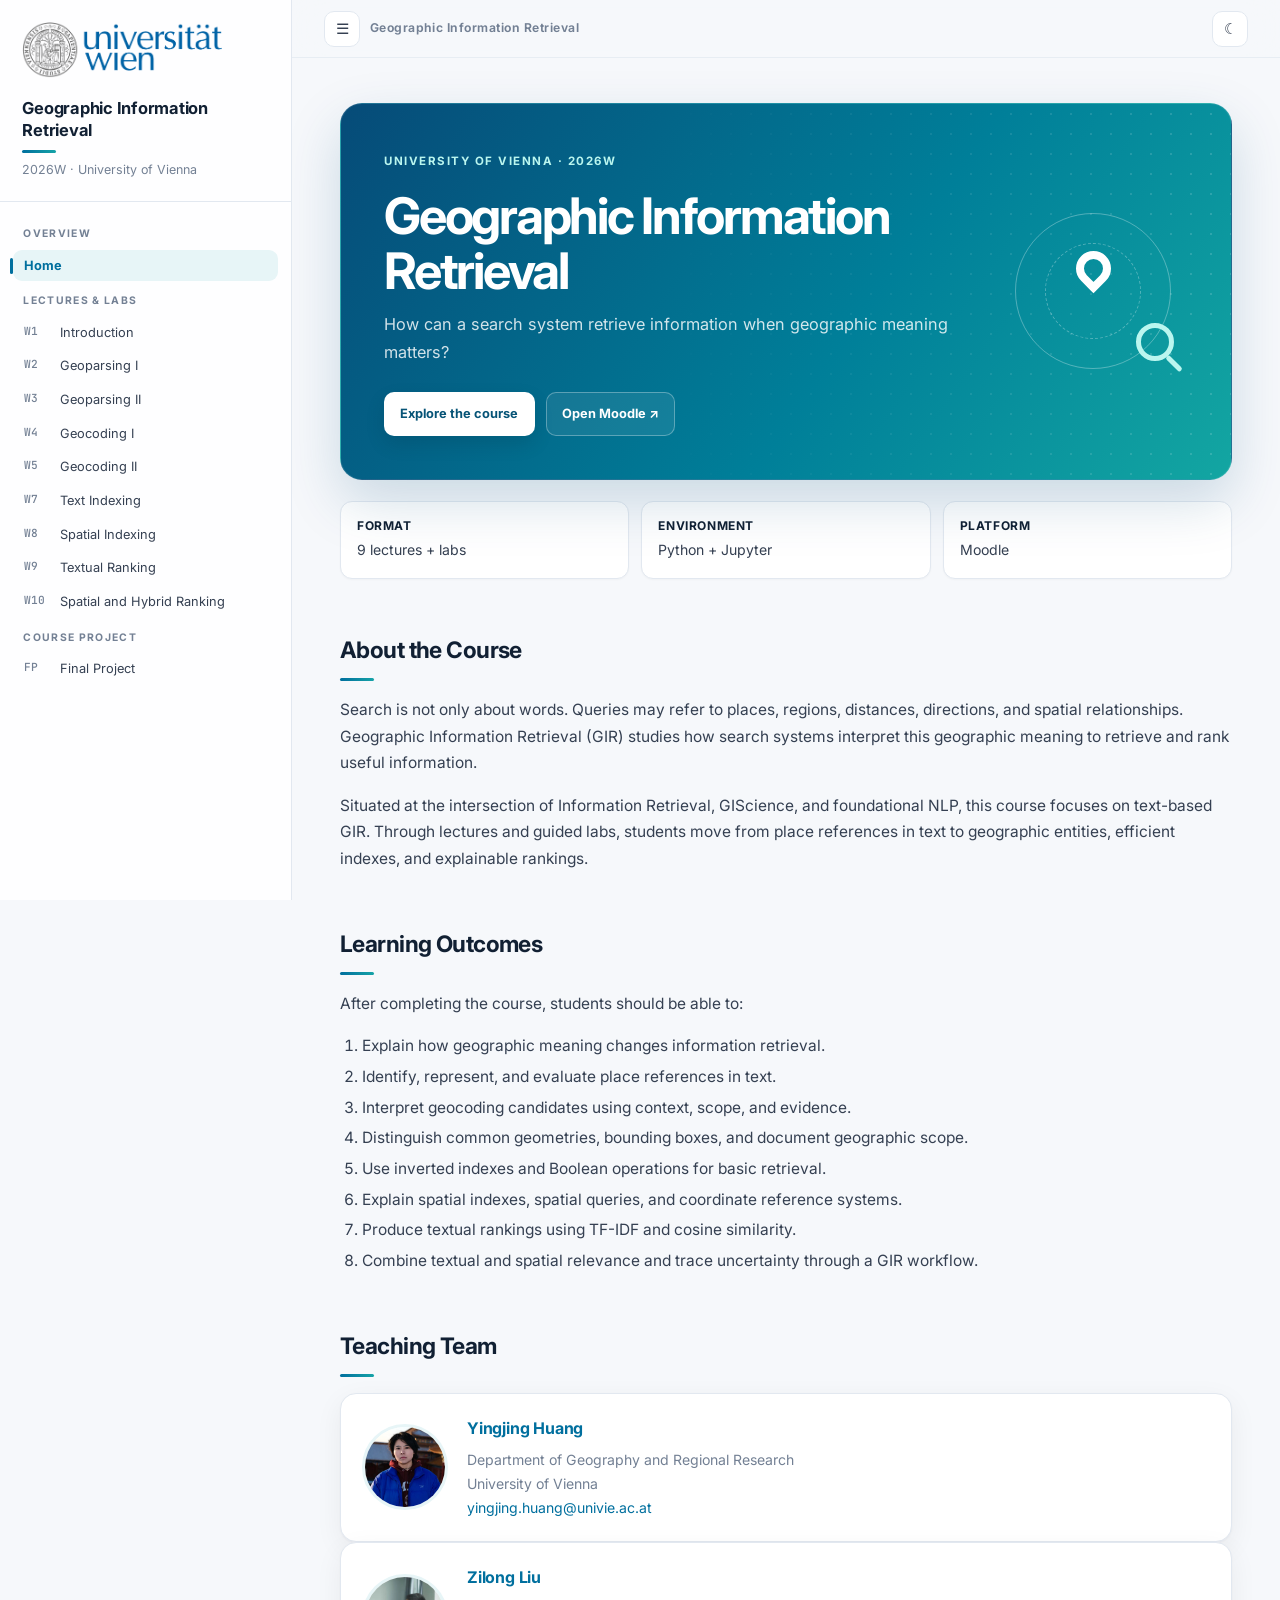
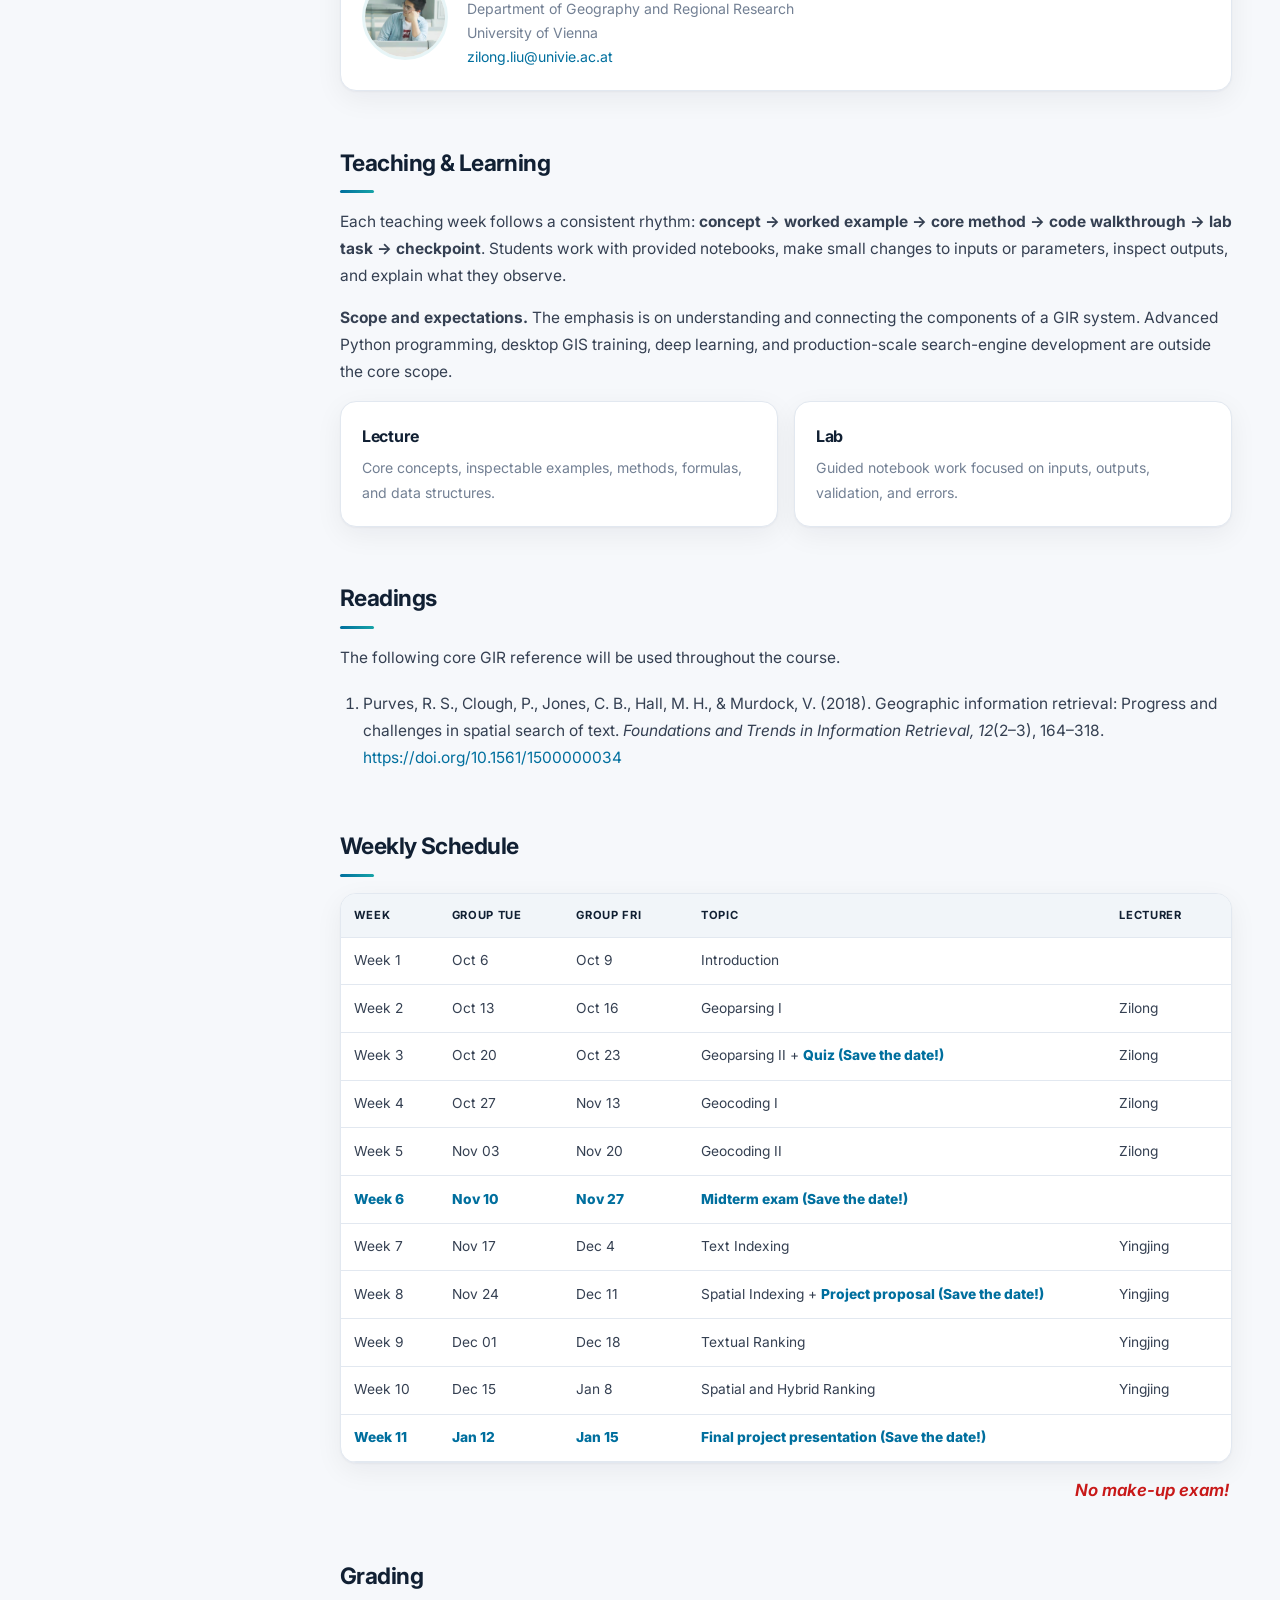
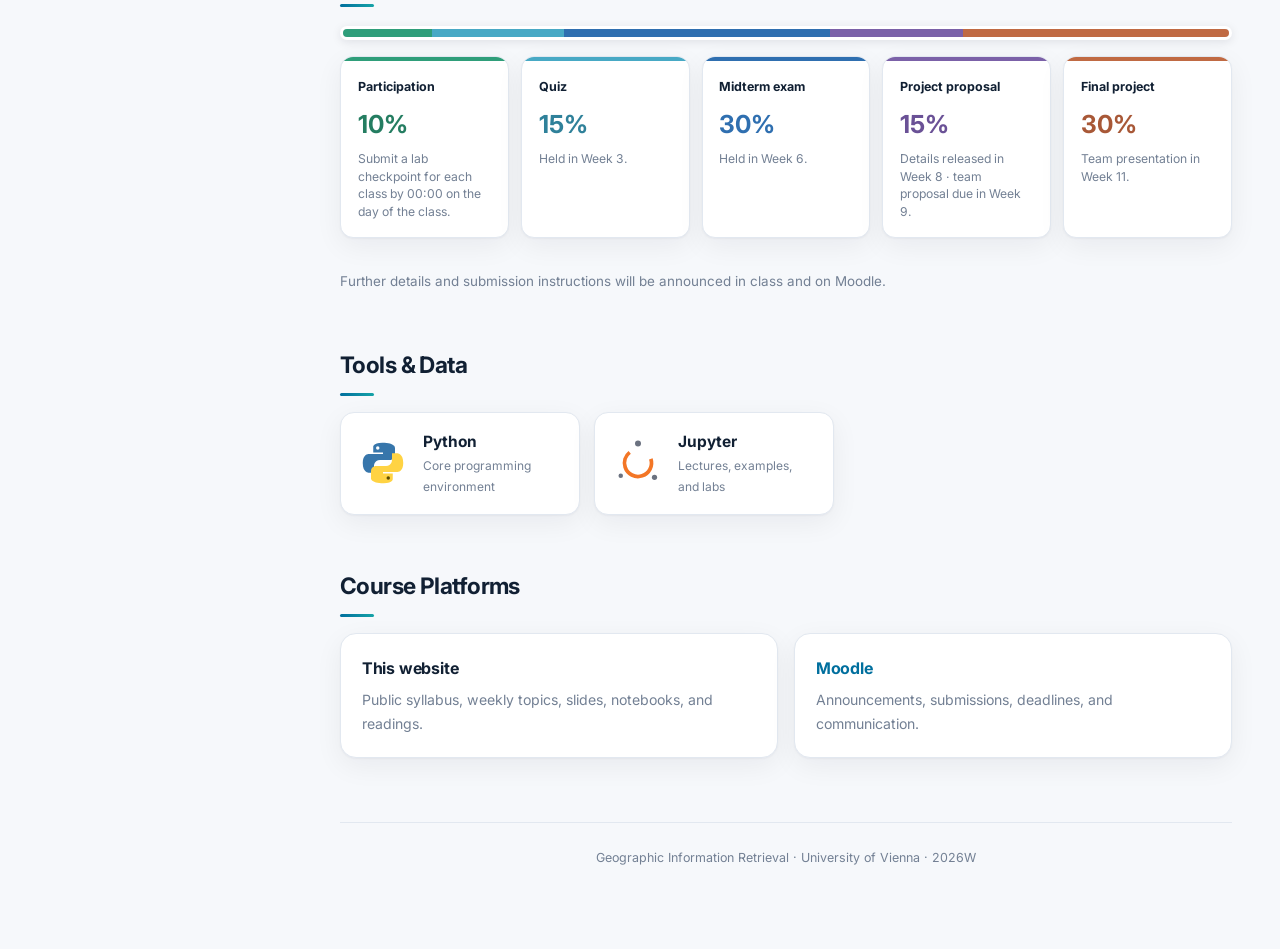
==== index.html @ 6e1f2bfd "Add course homepage and placeholder week pages" ====
<!doctype html><html lang="en"><head><meta charset="utf-8"><meta name="viewport" content="width=device-width,initial-scale=1"><meta name="description" content="Geographic Information Retrieval, University of Vienna, Winter Semester 2026"><title>Geographic Information Retrieval · 2026W</title><link rel="stylesheet" href="style.css"></head><body><main class="main"><div class="content">
<header class="hero hero-home"><div class="hero-copy"><span class="hero-eyebrow">University of Vienna · 2026W</span><h1>Geographic Information Retrieval</h1><p>How can a search system retrieve information when geographic meaning matters?</p><div class="hero-actions"><a class="button button-light" href="#schedule">Explore the course</a><a class="button button-ghost" href="https://moodle.univie.ac.at/" target="_blank" rel="noopener">Open Moodle ↗</a></div></div><div class="hero-visual" aria-hidden="true"><span class="orbit orbit-one"></span><span class="orbit orbit-two"></span><span class="map-pin"></span><span class="search-ring"></span></div></header>
<div class="quick-facts"><div class="fact"><strong>Format</strong><span>9 lectures + labs</span></div><div class="fact"><strong>Environment</strong><span>Python + Jupyter</span></div><div class="fact"><strong>Platform</strong><span>Moodle</span></div></div>
<h2>About the Course</h2><p>Search is not only about words. Queries may refer to places, regions, distances, directions, and spatial relationships. Geographic Information Retrieval (GIR) studies how search systems interpret this geographic meaning to retrieve and rank useful information.</p><p>Situated at the intersection of Information Retrieval, GIScience, and foundational NLP, this course focuses on text-based GIR. Through lectures and guided labs, students move from place references in text to geographic entities, efficient indexes, and explainable rankings.</p>
<h2>Learning Outcomes</h2><p>After completing the course, students should be able to:</p><ol><li>Explain how geographic meaning changes information retrieval.</li><li>Identify, represent, and evaluate place references in text.</li><li>Interpret geocoding candidates using context, scope, and evidence.</li><li>Distinguish common geometries, bounding boxes, and document geographic scope.</li><li>Use inverted indexes and Boolean operations for basic retrieval.</li><li>Explain spatial indexes, spatial queries, and coordinate reference systems.</li><li>Produce textual rankings using TF-IDF and cosine similarity.</li><li>Combine textual and spatial relevance and trace uncertainty through a GIR workflow.</li></ol>
<h2>Teaching Team</h2><div class="instructor-grid"><div class="instructor-card"><img src="img/Yingjing.jpg" alt="Yingjing Huang"><div><h3><a href="https://yingjinghuang.github.io/" target="_blank" rel="noopener">Yingjing Huang</a></h3><p>Department of Geography and Regional Research<br>University of Vienna<br><a href="mailto:yingjing.huang@univie.ac.at">yingjing.huang@univie.ac.at</a></p></div></div><div class="instructor-card"><img src="img/Zilong.jpg" alt="Zilong Liu"><div><h3><a href="https://zilongliu-geo.github.io/" target="_blank" rel="noopener">Zilong Liu</a></h3><p>Department of Geography and Regional Research<br>University of Vienna<br><a href="mailto:zilong.liu@univie.ac.at">zilong.liu@univie.ac.at</a></p></div></div></div>
<h2>Teaching &amp; Learning</h2><p>Each teaching week follows a consistent rhythm: <strong>concept → worked example → core method → code walkthrough → lab task → checkpoint</strong>. Students work with provided notebooks, make small changes to inputs or parameters, inspect outputs, and explain what they observe.</p><p><strong>Scope and expectations.</strong> The emphasis is on understanding and connecting the components of a GIR system. Advanced Python programming, desktop GIS training, deep learning, and production-scale search-engine development are outside the core scope.</p><div class="card-grid"><article class="card"><h3>Lecture</h3><p>Core concepts, inspectable examples, methods, formulas, and data structures.</p></article><article class="card"><h3>Lab</h3><p>Guided notebook work focused on inputs, outputs, validation, and errors.</p></article></div>
<h2>Readings</h2><p>The following core GIR reference will be used throughout the course.</p><ol class="reading-list"><li>Purves, R. S., Clough, P., Jones, C. B., Hall, M. H., &amp; Murdock, V. (2018). Geographic information retrieval: Progress and challenges in spatial search of text. <em>Foundations and Trends in Information Retrieval, 12</em>(2–3), 164–318. <a href="https://doi.org/10.1561/1500000034" target="_blank" rel="noopener">https://doi.org/10.1561/1500000034</a></li></ol><h2 id="schedule">Weekly Schedule</h2><div class="schedule-wrap"><table><thead><tr><th>Week</th><th>Group Tue</th><th>Group Fri</th><th>Topic</th><th>Lecturer</th></tr></thead><tbody id="scheduleBody"></tbody></table></div><p class="no-makeup">No make-up exam!</p>
<h2>Grading</h2><div class="grading-bar"><span class="bar-participation"></span><span class="bar-quiz"></span><span class="bar-midterm"></span><span class="bar-proposal"></span><span class="bar-final-project"></span></div><div class="assessment-grid"><article class="grade-card participation-card"><span class="grade-label">Participation</span><strong>10%</strong><p>Submit a lab checkpoint for each class by 00:00 on the day of the class.</p></article><article class="grade-card quiz-card"><span class="grade-label">Quiz</span><strong>15%</strong><p>Held in Week 3.</p></article><article class="grade-card midterm-card"><span class="grade-label">Midterm exam</span><strong>30%</strong><p>Held in Week 6.</p></article><article class="grade-card proposal-card"><span class="grade-label">Project proposal</span><strong>15%</strong><p>Details released in Week 8 · team proposal due in Week 9.</p></article><article class="grade-card final-project-card"><span class="grade-label">Final project</span><strong>30%</strong><p>Team presentation in Week 11.</p></article></div><p class="grading-note">Further details and submission instructions will be announced in class and on Moodle.</p>
<h2>Tools &amp; Data</h2><div class="tool-grid"><div class="tool-card"><svg class="tool-icon python-icon" viewBox="0 0 64 64"><path d="M31 5c-13 0-12 6-12 6v7h13v2H14S5 19 5 32s8 13 8 13h7v-9s0-8 8-8h13s7 0 7-7v-9s1-7-17-7Z"></path><circle cx="25" cy="12" r="2.3"></circle><path d="M33 59c13 0 12-6 12-6v-7H32v-2h18s9 1 9-12-8-13-8-13h-7v9s0 8-8 8H23s-7 0-7 7v9s-1 7 17 7Z"></path><circle cx="39" cy="52" r="2.3"></circle></svg><div><strong>Python</strong><span>Core programming environment</span></div></div><div class="tool-card"><svg class="tool-icon jupyter-icon" viewBox="0 0 64 64"><circle cx="32" cy="32" r="18"></circle><circle cx="32" cy="6" r="4"></circle><circle cx="9" cy="49" r="3"></circle><circle cx="54" cy="51" r="3.5"></circle></svg><div><strong>Jupyter</strong><span>Lectures, examples, and labs</span></div></div></div>
<h2>Course Platforms</h2><div class="card-grid"><article class="card"><h3>This website</h3><p>Public syllabus, weekly topics, slides, notebooks, and readings.</p></article><article class="card"><h3><a href="https://moodle.univie.ac.at/" target="_blank" rel="noopener">Moodle</a></h3><p>Announcements, submissions, deadlines, and communication.</p></article></div><footer class="footer"></footer></div></main><script src="script.js"></script></body></html>
---- style.css ----
@import url('https://fonts.googleapis.com/css2?family=Inter:wght@400;500;600;700&family=JetBrains+Mono:wght@400;500&display=swap');
*,*::before,*::after{box-sizing:border-box}:root{--bg:#f6f8fb;--surface:#fff;--panel:#f1f5f9;--text:#354052;--muted:#738094;--heading:#112033;--border:#e2e8f0;--accent:#006f9e;--accent2:#16a3a7;--soft:#e7f5f7;--sidebar:292px;--shadow:0 1px 2px rgba(15,23,42,.04),0 8px 28px rgba(15,23,42,.06);--radius:16px}
[data-theme="dark"]{--bg:#09111f;--surface:#0f1b2d;--panel:#121f33;--text:#cbd5e1;--muted:#94a3b8;--heading:#f8fafc;--border:#263449;--accent:#67b7e3;--accent2:#45d2dd;--soft:#12314a;--shadow:0 1px 3px rgba(0,0,0,.35)}
html{scroll-behavior:smooth}body{margin:0;min-height:100vh;background:var(--bg);color:var(--text);font:15.5px/1.72 Inter,system-ui,sans-serif;-webkit-font-smoothing:antialiased}a{color:var(--accent);text-decoration:none}a:hover{text-decoration:underline}p{margin:0 0 1rem}ul,ol{padding-left:1.35rem}li{margin:.25rem 0}code{padding:.15rem .4rem;border-radius:5px;background:var(--panel);font-family:'JetBrains Mono',monospace;font-size:.86em}
.sidebar{position:fixed;inset:0 auto 0 0;z-index:20;width:var(--sidebar);overflow-y:auto;padding:1.4rem 0;background:color-mix(in srgb,var(--surface) 94%,var(--soft));border-right:1px solid var(--border);transition:transform .25s ease}.sidebar-header{padding:0 1.4rem 1.3rem;border-bottom:1px solid var(--border)}.sidebar-logo{display:block;max-width:200px;max-height:60px;object-fit:contain;margin-bottom:1.15rem}.eyebrow{color:var(--accent);font-size:.68rem;font-weight:700;letter-spacing:.12em;text-transform:uppercase}.sidebar h2{margin:.35rem 0;color:var(--heading);font-size:1.03rem;line-height:1.35;letter-spacing:-.015em}.semester{color:var(--muted);font-size:.78rem}nav{padding:.9rem .8rem}.nav-title{padding:.55rem .65rem .3rem;color:var(--muted);font-size:.65rem;font-weight:700;letter-spacing:.13em;text-transform:uppercase}.nav-home,.week-nav a{position:relative;display:flex;gap:.55rem;margin:2px 0;padding:.43rem .72rem;border-radius:9px;color:var(--text);font-size:.8rem;line-height:1.4;transition:.18s}.week-nav a span{min-width:1.7rem;color:var(--muted);font:500 .7rem 'JetBrains Mono',monospace}.nav-home:hover,.week-nav a:hover{background:var(--panel);text-decoration:none;transform:translateX(2px)}.nav-home.active,.week-nav a.active{background:var(--soft);color:var(--accent);font-weight:700}.nav-home.active::before,.week-nav a.active::before{position:absolute;left:-3px;top:25%;width:3px;height:50%;border-radius:2px;background:var(--accent);content:''}
.main{min-width:0;margin-left:var(--sidebar)}.topbar{position:sticky;top:0;z-index:10;display:flex;align-items:center;justify-content:flex-end;gap:.6rem;height:58px;padding:.55rem 2rem;border-bottom:1px solid color-mix(in srgb,var(--border) 75%,transparent);background:color-mix(in srgb,var(--bg) 82%,transparent);backdrop-filter:blur(16px)}.topbar-label{margin-right:auto;color:var(--muted);font-size:.76rem;font-weight:650;letter-spacing:.04em}.icon-btn{display:grid;min-width:36px;height:36px;place-items:center;padding:0 .65rem;border:1px solid var(--border);border-radius:10px;background:var(--surface);color:var(--text);cursor:pointer;font-size:.95rem;transition:.18s}.icon-btn:hover{transform:translateY(-1px);border-color:var(--accent)}.menu-toggle{display:none}.content{max-width:1000px;margin:0 auto;padding:2.8rem 3rem 5rem}
.hero{position:relative;overflow:hidden;padding:2.7rem;margin-bottom:1.3rem;border:1px solid rgba(255,255,255,.12);border-radius:22px;background:linear-gradient(125deg,#064b78 0%,#007f99 58%,#13a6a2 100%);box-shadow:0 22px 55px rgba(0,79,120,.18);color:#fff}.hero::after{position:absolute;inset:0;background-image:radial-gradient(rgba(255,255,255,.15) 1px,transparent 1px);background-size:20px 20px;mask-image:linear-gradient(to left,#000,transparent 65%);content:'';pointer-events:none}.hero-copy{position:relative;z-index:2;width:min(640px,73%)}.hero-eyebrow,.hero .eyebrow{display:inline-block;margin-bottom:1.1rem;color:#baf6ef;font-size:.72rem;font-weight:700;letter-spacing:.13em;text-transform:uppercase}.hero h1{position:relative;z-index:2;margin:0 0 .75rem;color:#fff;font-size:clamp(2rem,4.2vw,3.15rem);line-height:1.08;letter-spacing:-.045em}.hero p{position:relative;z-index:2;max-width:650px;margin:0;color:rgba(255,255,255,.82);font-size:1.02rem}.hero-actions{display:flex;flex-wrap:wrap;gap:.7rem;margin-top:1.6rem}.button{display:inline-flex;padding:.62rem .95rem;border:1px solid transparent;border-radius:10px;font-size:.8rem;font-weight:700;transition:.18s}.button:hover{transform:translateY(-1px);text-decoration:none}.button-light{background:#fff;color:#075477;box-shadow:0 8px 20px rgba(0,0,0,.1)}.button-ghost{border-color:rgba(255,255,255,.3);color:#fff;background:rgba(255,255,255,.08)}
.hero-visual{position:absolute;z-index:1;right:3rem;top:50%;width:180px;height:180px;transform:translateY(-50%)}.data-layer{position:absolute;width:90px;height:56px;border:2px solid rgba(255,255,255,.65);border-radius:12px;transform:skewY(-12deg) rotate(-2deg)}.layer-one{left:38px;top:22px;background:rgba(255,255,255,.08)}.layer-two{left:28px;top:60px;background:rgba(186,246,239,.12)}.layer-three{left:18px;top:98px;background:rgba(255,255,255,.08)}.data-node{position:absolute;width:10px;height:10px;border:3px solid #baf6ef;border-radius:50%;background:#087f93}.node-one{left:58px;top:46px}.node-two{right:39px;top:82px}.node-three{left:43px;bottom:23px}
h2{margin:3.2rem 0 1rem;padding:0;color:var(--heading);font-size:1.42rem;letter-spacing:-.025em}h2::after{display:block;width:34px;height:3px;margin-top:.55rem;border-radius:3px;background:linear-gradient(90deg,var(--accent),var(--accent2));content:''}h3{margin:0 0 .35rem;color:var(--heading);font-size:1rem;letter-spacing:-.012em}.quick-facts{display:grid;grid-template-columns:repeat(3,1fr);gap:.75rem;margin:1rem 0 2rem}.fact{padding:.9rem 1rem;border:1px solid var(--border);border-radius:12px;background:var(--surface);box-shadow:0 1px 2px rgba(15,23,42,.03)}.fact strong{display:block;color:var(--heading);font-size:.75rem;letter-spacing:.05em;text-transform:uppercase}.fact span{font-size:.88rem}
.card-grid{display:grid;grid-template-columns:repeat(2,minmax(0,1fr));gap:1rem;margin:1rem 0}.card,.instructor-card,.meta-card,.callout{padding:1.3rem;border:1px solid var(--border);border-radius:var(--radius);background:var(--surface);box-shadow:var(--shadow)}.card{transition:.2s}.card:hover{transform:translateY(-2px);border-color:color-mix(in srgb,var(--accent) 35%,var(--border));box-shadow:0 14px 34px rgba(15,23,42,.09)}.card p,.instructor-card p{margin:0;color:var(--muted);font-size:.88rem}.instructor-card{display:flex;align-items:center;gap:1.2rem}.instructor-card img{width:86px;height:86px;border-radius:50%;object-fit:cover;border:3px solid var(--soft)}
.schedule-wrap{overflow-x:auto;border:1px solid var(--border);border-radius:var(--radius);background:var(--surface);box-shadow:var(--shadow)}table{width:100%;border-collapse:collapse;font-size:.86rem}th,td{padding:.72rem .8rem;border-bottom:1px solid var(--border);text-align:left;vertical-align:top}th{background:var(--panel);color:var(--heading);font-size:.7rem;letter-spacing:.06em;text-transform:uppercase}tbody tr:not(.phase){transition:background .16s}tbody tr:not(.phase):hover{background:color-mix(in srgb,var(--soft) 40%,var(--surface))}.phase td{background:var(--soft);color:var(--accent);font-size:.73rem;font-weight:700;letter-spacing:.06em;text-transform:uppercase}.tag{display:inline-block;padding:.18rem .55rem;border-radius:999px;background:var(--soft);color:var(--accent);font-size:.7rem;font-weight:700}.exam-phase td{border-bottom:1px solid #d7d4ee;background:#f0eff9;color:#55518a}.exam-row{background:color-mix(in srgb,#f7f6fc 90%,var(--surface));box-shadow:inset 0 1px 0 #ebe9f7,inset 0 -1px 0 #ebe9f7}.exam-row td:first-child{border-left:5px solid #6b68a6;color:#55518a;font-weight:800}.exam-row td{padding-top:.9rem;padding-bottom:.9rem;border-bottom-color:#dddaf0}.exam-row a strong{color:#504d83;font-size:.92rem}.tag-exam{border:1px solid #ccc8e8;background:#e7e5f5;color:#504d83;letter-spacing:.06em;text-transform:uppercase}
.grading-bar{display:flex;height:14px;margin:1.2rem 0 1rem;overflow:hidden;border:3px solid var(--surface);border-radius:999px;background:var(--panel);box-shadow:0 2px 10px rgba(15,23,42,.1)}.grading-bar span{height:100%}.bar-participation{width:10%;background:#2f9e7a}.bar-quiz{width:15%;background:#48a9c5}.bar-midterm{width:30%;background:#2f6fb0}.bar-proposal{width:15%;background:#7b61a8}.bar-final-project{width:30%;background:#c06a43}.assessment-grid{display:grid;grid-template-columns:repeat(5,1fr);gap:.75rem;margin-bottom:2rem}.grade-card{position:relative;overflow:hidden;min-height:132px;padding:1.05rem;border:1px solid var(--border);border-radius:13px;background:var(--surface);box-shadow:var(--shadow)}.grade-card::before{position:absolute;inset:0 0 auto;height:4px;content:''}.grade-label{display:block;margin:.15rem 0 .35rem;color:var(--heading);font-size:.78rem;font-weight:700}.grade-card strong{display:block;margin-bottom:.25rem;font-size:1.55rem}.grade-card p{margin:0;color:var(--muted);font-size:.76rem;line-height:1.45}.participation-card::before{background:#2f9e7a}.participation-card strong{color:#247d61}.quiz-card::before{background:#48a9c5}.quiz-card strong{color:#2f819a}.midterm-card::before{background:#2f6fb0}.midterm-card strong{color:#2f6fb0}.proposal-card::before{background:#7b61a8}.proposal-card strong{color:#6a5196}.final-project-card::before{background:#c06a43}.final-project-card strong{color:#a85837}.grading-note,.muted{color:var(--muted);font-size:.84rem}
.tool-grid{display:grid;grid-template-columns:repeat(2,minmax(0,240px));gap:.9rem;margin:1rem 0}.tool-card{display:flex;align-items:center;gap:1rem;padding:1.05rem 1.15rem;border:1px solid var(--border);border-radius:14px;background:var(--surface);box-shadow:var(--shadow)}.tool-icon{flex:0 0 48px;width:48px;height:48px}.python-icon path:first-of-type{fill:#3776ab}.python-icon path:last-of-type{fill:#ffd343}.python-icon circle:first-of-type{fill:#fff}.python-icon circle:last-of-type{fill:#5b4b00}.jupyter-icon circle:first-of-type{fill:none;stroke:#f37626;stroke-width:5;stroke-dasharray:78 35;transform:rotate(-18deg);transform-origin:center}.jupyter-icon circle:not(:first-of-type){fill:#6b7280}.tool-card div{display:grid}.tool-card strong{color:var(--heading)}.tool-card span{color:var(--muted);font-size:.75rem}
.core-question{padding:1rem 1.2rem;margin:1rem 0 2rem;border:1px solid color-mix(in srgb,var(--accent) 20%,var(--border));border-left:4px solid var(--accent);border-radius:0 var(--radius) var(--radius) 0;background:color-mix(in srgb,var(--soft) 70%,var(--surface))}.meta-grid{display:grid;grid-template-columns:repeat(3,1fr);gap:1rem;margin:1rem 0}.meta-card strong{display:block;color:var(--muted);font-size:.72rem;letter-spacing:.05em;text-transform:uppercase}.callout{margin:1rem 0}.resource{display:inline-block;margin:.2rem .3rem .2rem 0;padding:.5rem .75rem;border:1px dashed var(--border);border-radius:8px;color:var(--muted);font-size:.82rem}.footer{margin-top:4rem;padding-top:1.5rem;border-top:1px solid var(--border);color:var(--muted);text-align:center;font-size:.78rem}.backdrop{display:none}
[data-theme="dark"] .exam-phase td{border-color:#46446c;background:#25243d;color:#b9b5e5}[data-theme="dark"] .exam-row{background:color-mix(in srgb,#211f37 80%,var(--surface));box-shadow:inset 0 1px 0 #3b395c,inset 0 -1px 0 #3b395c}[data-theme="dark"] .exam-row td{border-bottom-color:#454269}[data-theme="dark"] .exam-row a strong,[data-theme="dark"] .exam-row td:first-child{color:#c0bce8}[data-theme="dark"] .tag-exam{border-color:#55517e;background:#32304e;color:#cbc7ef}
@media(max-width:800px){.sidebar{transform:translateX(-100%)}.sidebar.open{transform:none}.main{margin-left:0}.menu-toggle{display:grid;margin-right:auto}.topbar-label{display:none}.content{padding:1.4rem 1rem 3rem}.hero{padding:1.8rem;border-radius:16px}.hero-copy{width:100%}.hero-visual{display:none}.quick-facts,.assessment-grid{grid-template-columns:repeat(2,1fr)}.card-grid,.meta-grid{grid-template-columns:1fr}.tool-grid{grid-template-columns:repeat(2,1fr)}.backdrop.show{display:block;position:fixed;inset:0;z-index:15;background:rgba(0,0,0,.5)}}
@media(max-width:430px){.quick-facts,.assessment-grid,.tool-grid{grid-template-columns:1fr}}
/* GIR shell compatibility */
nav .nav-section a{position:relative;display:block;margin:2px 0;padding:.43rem .72rem;border-radius:9px;color:var(--text);font-size:.8rem;line-height:1.4;transition:.18s}nav .nav-section a:hover{background:var(--panel);text-decoration:none;transform:translateX(2px)}nav .nav-section a.active{background:var(--soft);color:var(--accent);font-weight:700}nav .nav-section a.active::before{position:absolute;left:-3px;top:25%;width:3px;height:50%;border-radius:2px;background:var(--accent);content:''}.nav-section-title{padding:.55rem .65rem .3rem;color:var(--muted);font-size:.65rem;font-weight:700;letter-spacing:.13em;text-transform:uppercase}.course-id{color:var(--accent);font-size:.68rem;font-weight:700;letter-spacing:.12em;text-transform:uppercase}.icon-button{display:grid;min-width:36px;height:36px;place-items:center;padding:0 .65rem;border:1px solid var(--border);border-radius:10px;background:var(--surface);color:var(--text);cursor:pointer;font-size:.95rem}.orbit{position:absolute;border:1px solid rgba(255,255,255,.3);border-radius:50%}.orbit-one{inset:12px}.orbit-two{inset:42px;border-style:dashed}.map-pin{position:absolute;left:73px;top:50px;width:35px;height:35px;border:8px solid #fff;border-radius:50% 50% 50% 0;transform:rotate(-45deg)}.map-pin::after{position:absolute;left:6px;top:6px;width:7px;height:7px;border-radius:50%;background:#0b8e9d;content:''}.search-ring{position:absolute;right:9px;bottom:20px;width:38px;height:38px;border:5px solid #baf6ef;border-radius:50%}.search-ring::after{position:absolute;right:-15px;bottom:-10px;width:20px;height:5px;border-radius:4px;background:#baf6ef;transform:rotate(45deg);content:''}.reading-list{display:grid;gap:.9rem;margin:1rem 0;padding-left:1.45rem}.reading-access{display:inline-block;margin-left:.35rem;padding:.12rem .45rem;border-radius:6px;background:var(--soft);font-size:.72rem;font-weight:650;white-space:nowrap}

/* Weekly schedule: two teaching groups */
.schedule-wrap table{min-width:760px}.schedule-wrap th:nth-child(1){width:11%}.schedule-wrap th:nth-child(2),.schedule-wrap th:nth-child(3){width:14%}.schedule-wrap th:nth-child(4){width:47%}.schedule-wrap th:nth-child(5){width:14%}.schedule-wrap td{vertical-align:middle}.schedule-wrap td a{color:var(--text);text-decoration:none}.schedule-wrap td a:hover{color:var(--accent)}.schedule-accent{color:var(--accent);font-weight:800}.schedule-highlight td{color:var(--accent);font-weight:800}.schedule-highlight td a{color:var(--accent);font-weight:800}.no-makeup{margin:.8rem .2rem 0;text-align:right;color:#c81919;font-size:1.05rem;font-style:italic;font-weight:650}
[data-theme="dark"] .schedule-highlight td,[data-theme="dark"] .schedule-highlight td a,[data-theme="dark"] .schedule-accent{color:#67b7e3}

/* Sidebar final-project navigation */
.nav-project-title{margin-top:.65rem}.nav-project{display:grid;grid-template-columns:auto 1fr;grid-template-rows:auto auto;column-gap:.7rem;align-items:center;margin:.25rem 0;padding:.8rem .75rem;border:1px solid color-mix(in srgb,var(--accent) 18%,var(--border));border-radius:12px;background:linear-gradient(135deg,color-mix(in srgb,var(--soft) 85%,var(--surface)),var(--surface));color:var(--heading);box-shadow:0 4px 14px rgba(15,23,42,.04);transition:.18s}.nav-project:hover{transform:translateY(-1px);border-color:color-mix(in srgb,var(--accent) 45%,var(--border));text-decoration:none;box-shadow:0 8px 20px rgba(15,23,42,.07)}.nav-project.active{border-color:var(--accent);background:var(--soft)}.nav-project-kicker{grid-row:1 / 3;display:grid;width:38px;height:38px;place-items:center;border-radius:10px;background:var(--accent);color:#fff;font:700 .72rem 'JetBrains Mono',monospace}.nav-project strong{font-size:.88rem}.nav-project small{color:var(--muted);font-size:.68rem;line-height:1.2}
.final-project-timeline{display:grid;grid-template-columns:repeat(3,1fr);gap:.9rem;margin:1rem 0}.timeline-card{padding:1.1rem;border:1px solid var(--border);border-radius:14px;background:var(--surface);box-shadow:var(--shadow)}.timeline-card span{display:block;margin-bottom:.25rem;color:var(--accent);font-size:.72rem;font-weight:800;letter-spacing:.06em;text-transform:uppercase}.timeline-card strong{display:block;margin-bottom:.35rem;color:var(--heading)}.timeline-card p{margin:0;color:var(--muted);font-size:.82rem}
@media(max-width:800px){.final-project-timeline{grid-template-columns:1fr}}
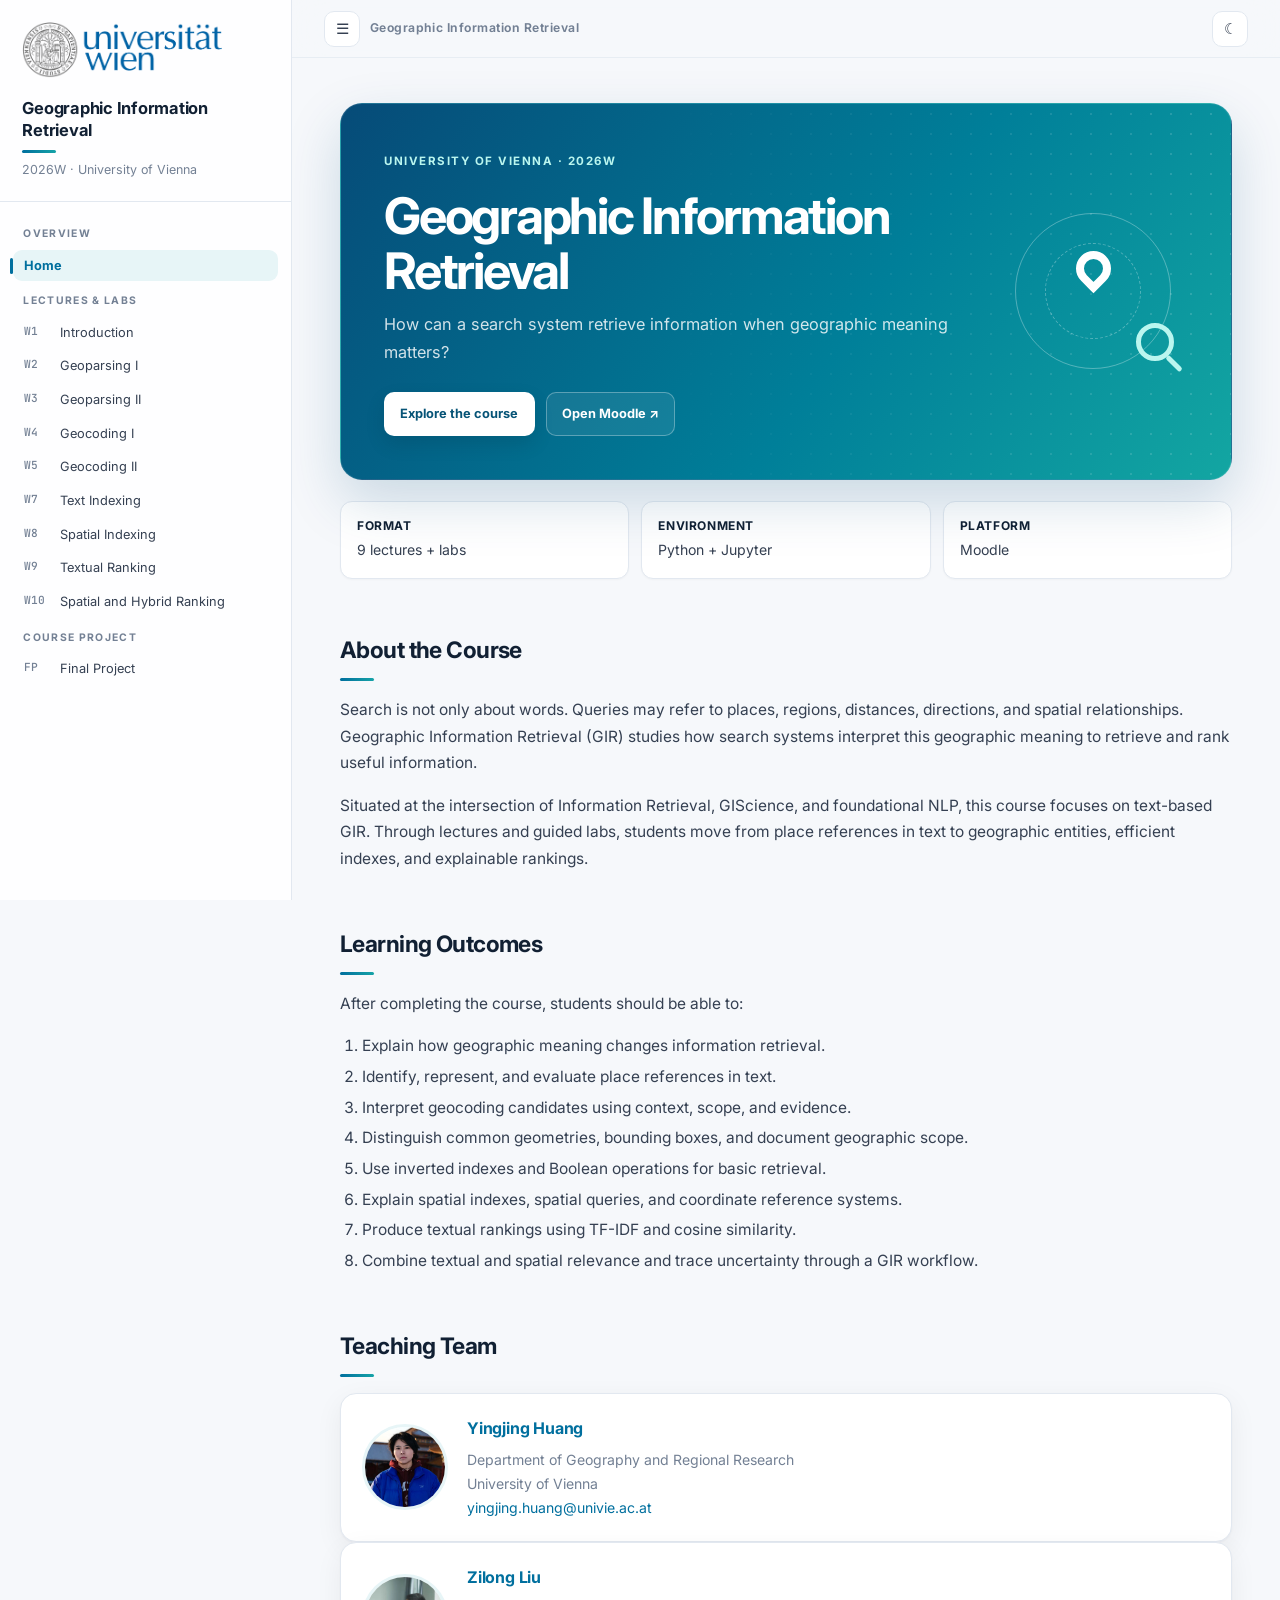
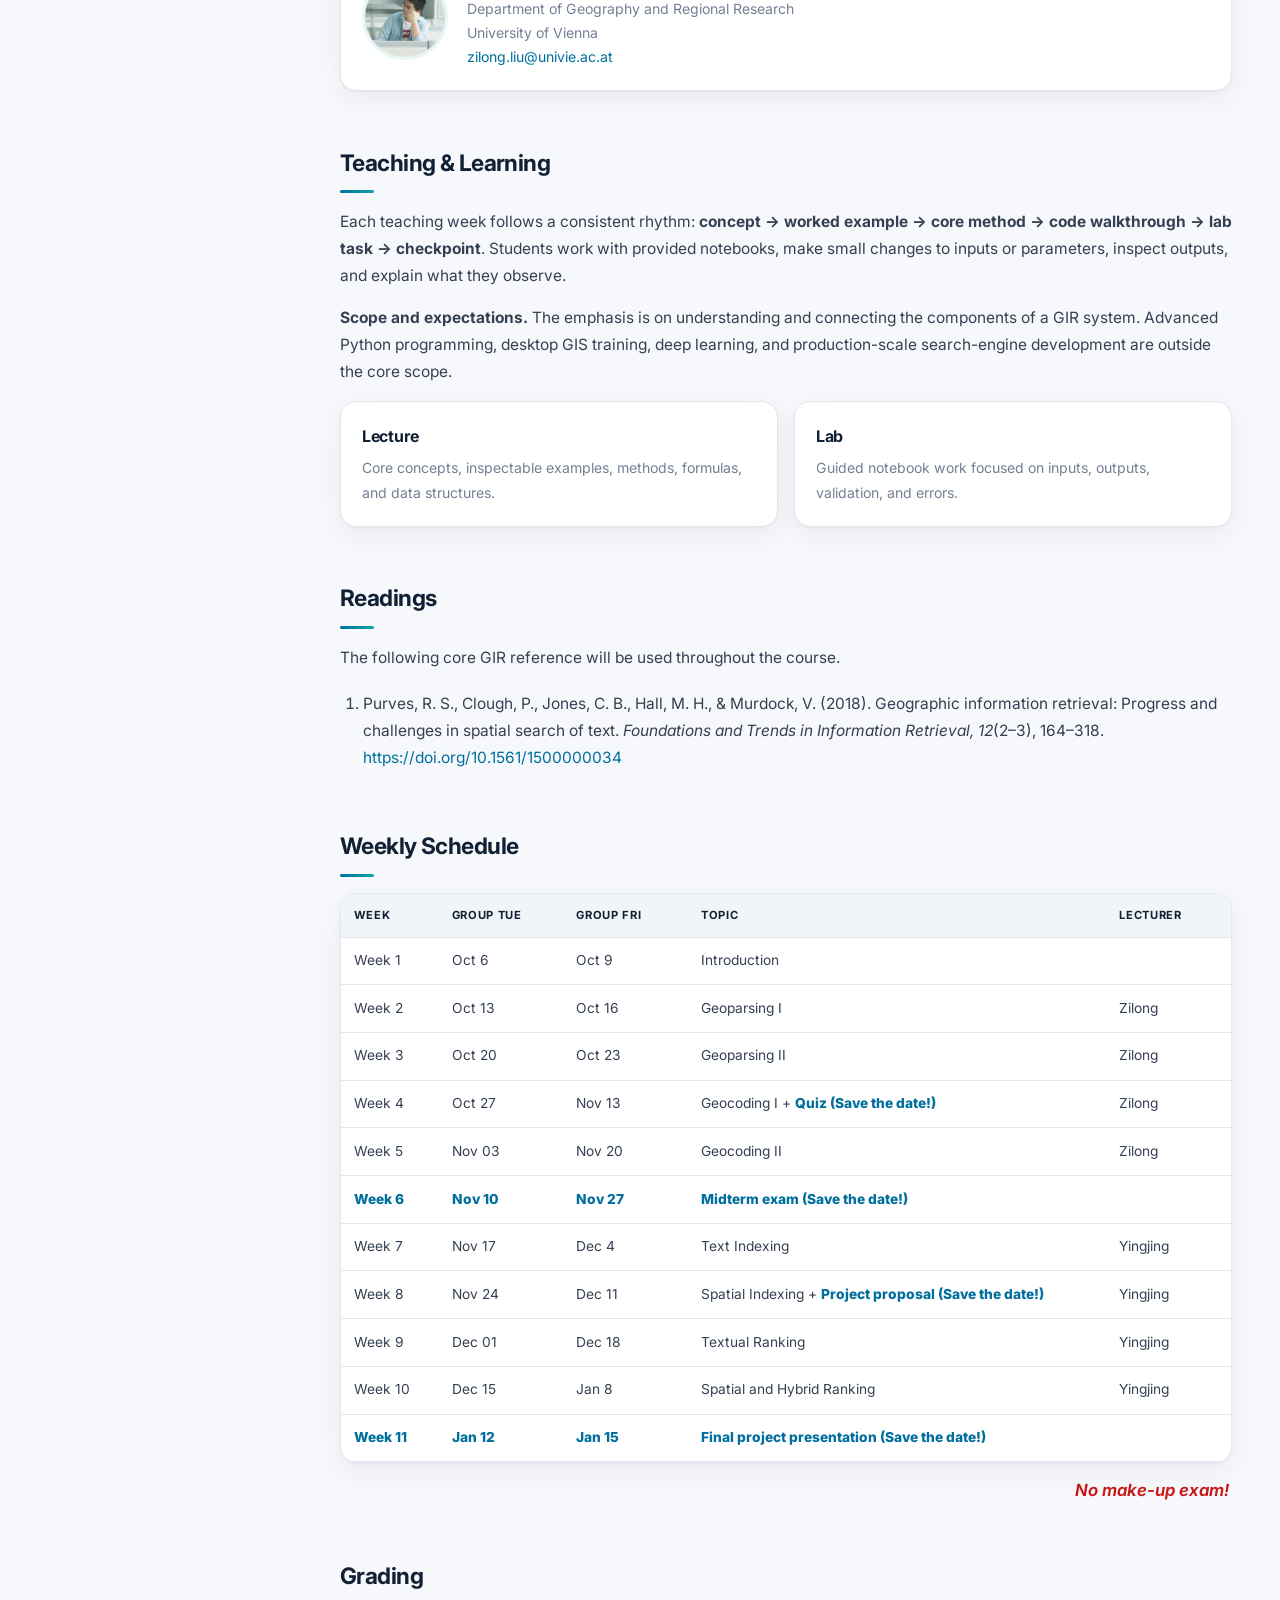
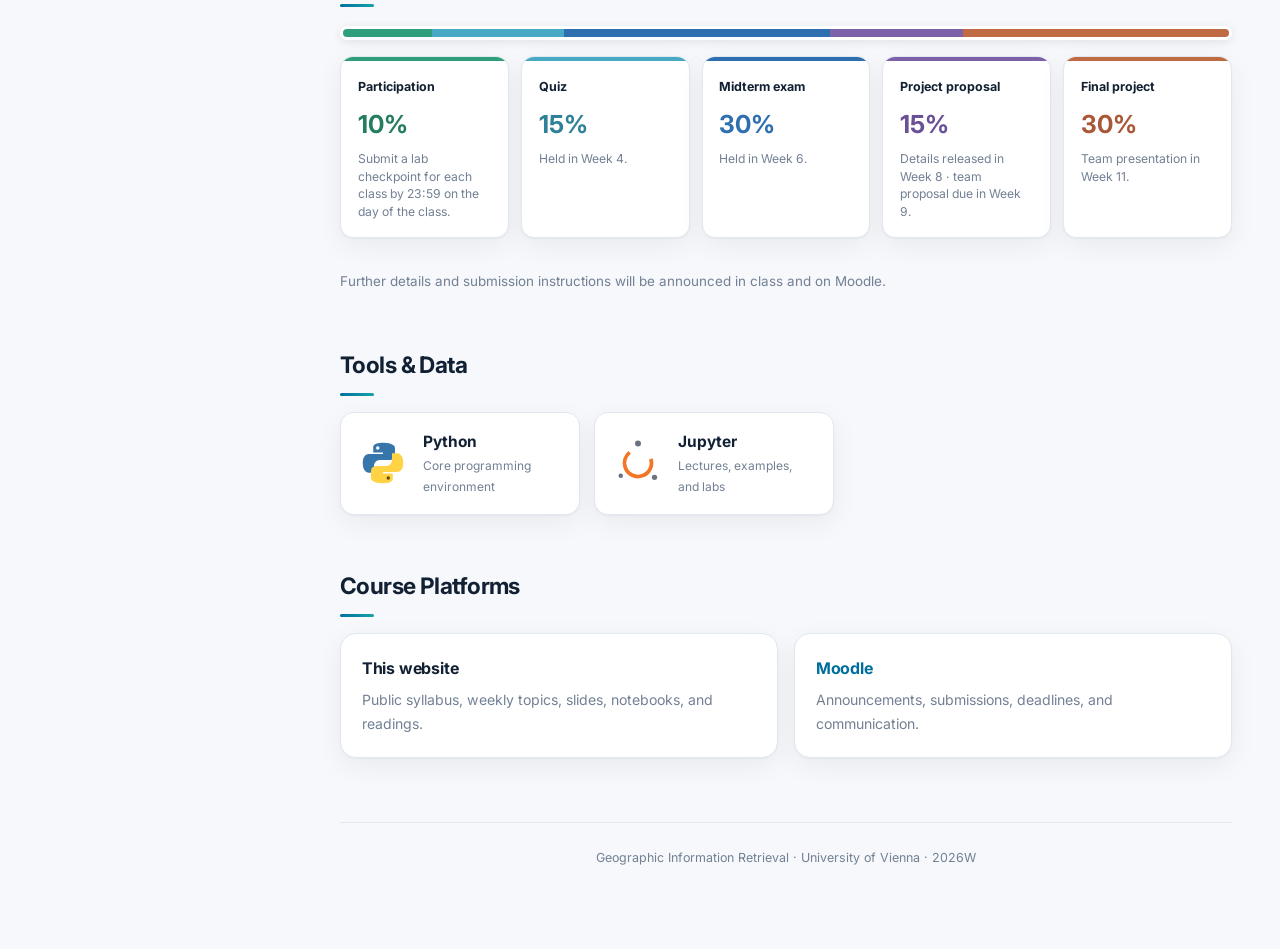
==== commit db878787: "Sync updated Week 1 materials and schedule" ====
--- a/index.html
+++ b/index.html
@@ -6,6 +6,6 @@
 <h2>Teaching Team</h2><div class="instructor-grid"><div class="instructor-card"><img src="img/Yingjing.jpg" alt="Yingjing Huang"><div><h3><a href="https://yingjinghuang.github.io/" target="_blank" rel="noopener">Yingjing Huang</a></h3><p>Department of Geography and Regional Research<br>University of Vienna<br><a href="mailto:yingjing.huang@univie.ac.at">yingjing.huang@univie.ac.at</a></p></div></div><div class="instructor-card"><img src="img/Zilong.jpg" alt="Zilong Liu"><div><h3><a href="https://zilongliu-geo.github.io/" target="_blank" rel="noopener">Zilong Liu</a></h3><p>Department of Geography and Regional Research<br>University of Vienna<br><a href="mailto:zilong.liu@univie.ac.at">zilong.liu@univie.ac.at</a></p></div></div></div>
 <h2>Teaching &amp; Learning</h2><p>Each teaching week follows a consistent rhythm: <strong>concept → worked example → core method → code walkthrough → lab task → checkpoint</strong>. Students work with provided notebooks, make small changes to inputs or parameters, inspect outputs, and explain what they observe.</p><p><strong>Scope and expectations.</strong> The emphasis is on understanding and connecting the components of a GIR system. Advanced Python programming, desktop GIS training, deep learning, and production-scale search-engine development are outside the core scope.</p><div class="card-grid"><article class="card"><h3>Lecture</h3><p>Core concepts, inspectable examples, methods, formulas, and data structures.</p></article><article class="card"><h3>Lab</h3><p>Guided notebook work focused on inputs, outputs, validation, and errors.</p></article></div>
 <h2>Readings</h2><p>The following core GIR reference will be used throughout the course.</p><ol class="reading-list"><li>Purves, R. S., Clough, P., Jones, C. B., Hall, M. H., &amp; Murdock, V. (2018). Geographic information retrieval: Progress and challenges in spatial search of text. <em>Foundations and Trends in Information Retrieval, 12</em>(2–3), 164–318. <a href="https://doi.org/10.1561/1500000034" target="_blank" rel="noopener">https://doi.org/10.1561/1500000034</a></li></ol><h2 id="schedule">Weekly Schedule</h2><div class="schedule-wrap"><table><thead><tr><th>Week</th><th>Group Tue</th><th>Group Fri</th><th>Topic</th><th>Lecturer</th></tr></thead><tbody id="scheduleBody"></tbody></table></div><p class="no-makeup">No make-up exam!</p>
-<h2>Grading</h2><div class="grading-bar"><span class="bar-participation"></span><span class="bar-quiz"></span><span class="bar-midterm"></span><span class="bar-proposal"></span><span class="bar-final-project"></span></div><div class="assessment-grid"><article class="grade-card participation-card"><span class="grade-label">Participation</span><strong>10%</strong><p>Submit a lab checkpoint for each class by 00:00 on the day of the class.</p></article><article class="grade-card quiz-card"><span class="grade-label">Quiz</span><strong>15%</strong><p>Held in Week 3.</p></article><article class="grade-card midterm-card"><span class="grade-label">Midterm exam</span><strong>30%</strong><p>Held in Week 6.</p></article><article class="grade-card proposal-card"><span class="grade-label">Project proposal</span><strong>15%</strong><p>Details released in Week 8 · team proposal due in Week 9.</p></article><article class="grade-card final-project-card"><span class="grade-label">Final project</span><strong>30%</strong><p>Team presentation in Week 11.</p></article></div><p class="grading-note">Further details and submission instructions will be announced in class and on Moodle.</p>
+<h2>Grading</h2><div class="grading-bar"><span class="bar-participation"></span><span class="bar-quiz"></span><span class="bar-midterm"></span><span class="bar-proposal"></span><span class="bar-final-project"></span></div><div class="assessment-grid"><article class="grade-card participation-card"><span class="grade-label">Participation</span><strong>10%</strong><p>Submit a lab checkpoint for each class by 23:59 on the day of the class.</p></article><article class="grade-card quiz-card"><span class="grade-label">Quiz</span><strong>15%</strong><p>Held in Week 4.</p></article><article class="grade-card midterm-card"><span class="grade-label">Midterm exam</span><strong>30%</strong><p>Held in Week 6.</p></article><article class="grade-card proposal-card"><span class="grade-label">Project proposal</span><strong>15%</strong><p>Details released in Week 8 · team proposal due in Week 9.</p></article><article class="grade-card final-project-card"><span class="grade-label">Final project</span><strong>30%</strong><p>Team presentation in Week 11.</p></article></div><p class="grading-note">Further details and submission instructions will be announced in class and on Moodle.</p>
 <h2>Tools &amp; Data</h2><div class="tool-grid"><div class="tool-card"><svg class="tool-icon python-icon" viewBox="0 0 64 64"><path d="M31 5c-13 0-12 6-12 6v7h13v2H14S5 19 5 32s8 13 8 13h7v-9s0-8 8-8h13s7 0 7-7v-9s1-7-17-7Z"></path><circle cx="25" cy="12" r="2.3"></circle><path d="M33 59c13 0 12-6 12-6v-7H32v-2h18s9 1 9-12-8-13-8-13h-7v9s0 8-8 8H23s-7 0-7 7v9s-1 7 17 7Z"></path><circle cx="39" cy="52" r="2.3"></circle></svg><div><strong>Python</strong><span>Core programming environment</span></div></div><div class="tool-card"><svg class="tool-icon jupyter-icon" viewBox="0 0 64 64"><circle cx="32" cy="32" r="18"></circle><circle cx="32" cy="6" r="4"></circle><circle cx="9" cy="49" r="3"></circle><circle cx="54" cy="51" r="3.5"></circle></svg><div><strong>Jupyter</strong><span>Lectures, examples, and labs</span></div></div></div>
 <h2>Course Platforms</h2><div class="card-grid"><article class="card"><h3>This website</h3><p>Public syllabus, weekly topics, slides, notebooks, and readings.</p></article><article class="card"><h3><a href="https://moodle.univie.ac.at/" target="_blank" rel="noopener">Moodle</a></h3><p>Announcements, submissions, deadlines, and communication.</p></article></div><footer class="footer"></footer></div></main><script src="script.js"></script></body></html>
